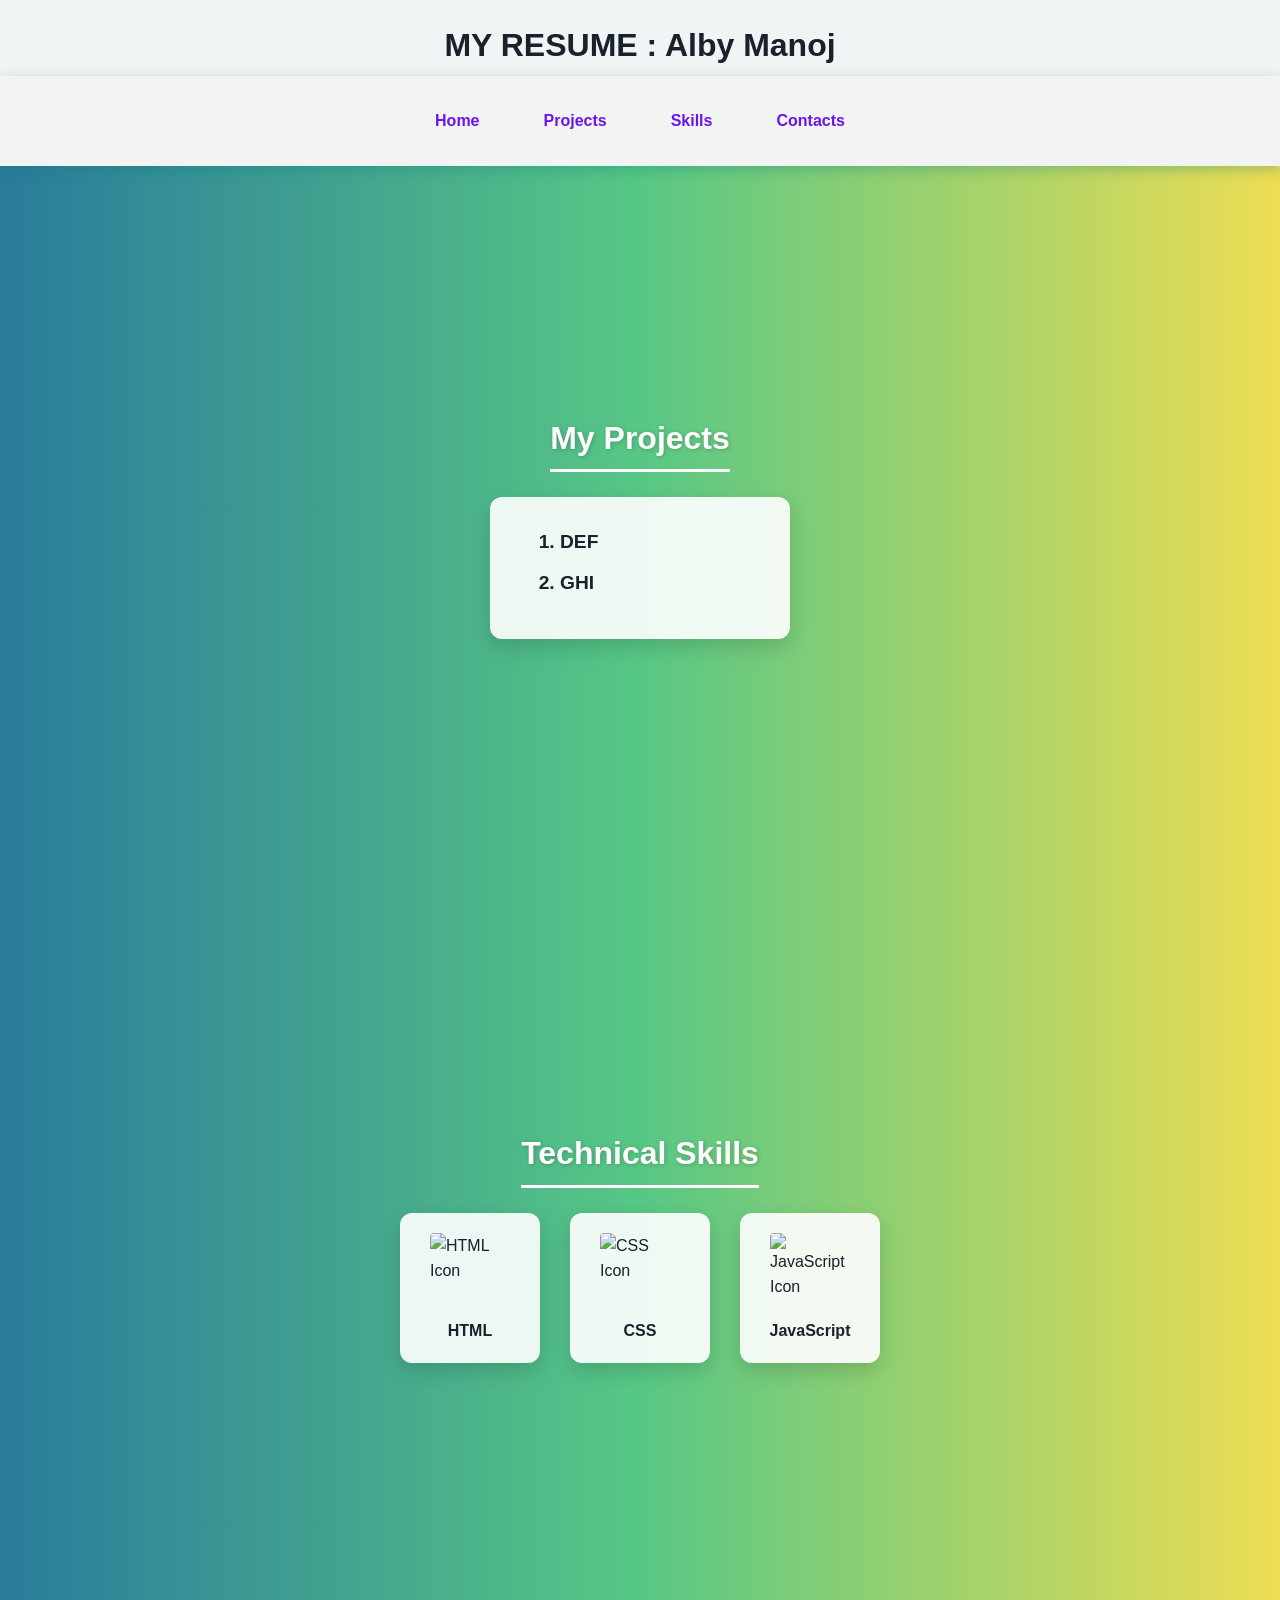
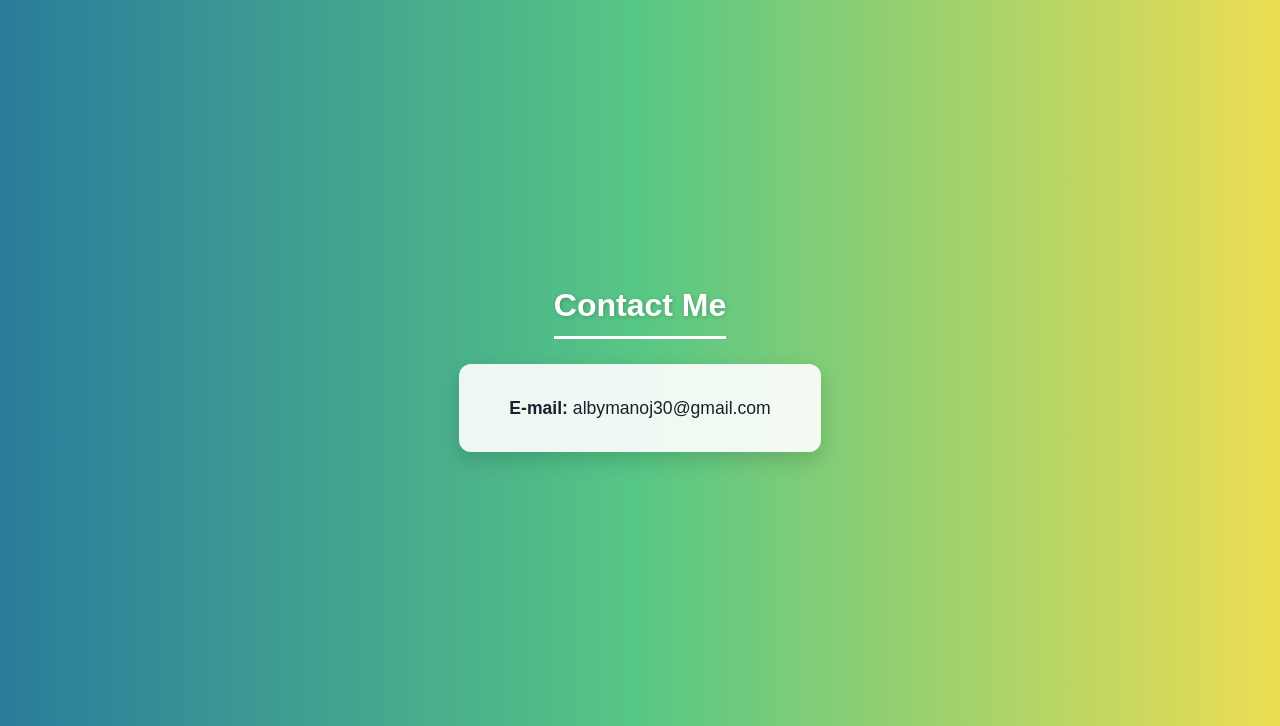
==== DAY 1/RESUME/index.html @ 6cbe2651 "Initialize project and add Day 1 folder" ====
<!DOCTYPE html>
<html lang="en">
<head>
    <meta charset="UTF-8">
    <meta name="viewport" content="width=device-width, initial-scale=1.0">
    <title>Alby Manoj | Resume</title>
    <link rel="stylesheet" href="style.css">
</head>
<body>
    
    <header>
        <h1> MY RESUME : Alby Manoj </h1>
    </header>
    
    <nav>
        <ul>
            <li><a href="#">Home</a></li>
            <li><a href="#projects">Projects</a></li>
            <li><a href="#skills">Skills</a></li>
            <li><a href="#contact">Contacts</a></li>
        </ul>
    </nav>
    
    <main>
        <!-- Fixed: Lowercase ID matching the navbar links -->
        <section id="projects">
            <h2>My Projects</h2>
            <div class="project-container">
                <ol>
                    <li>DEF</li>
                    <li>GHI</li>
                </ol>
            </div>
        </section>

        <!-- Fixed: Lowercase ID and cleaned up list formatting -->
        <section id="skills">
            <h2>Technical Skills</h2>
            <ul class="skills-list">
                <li>
                    <img src="https://pngdownload.io/wp-content/uploads/2023/12/HTML5-Logo-PNG-Symbol-for-Web-Development-Transparent-jpg.webp" alt="HTML Icon">
                    <span>HTML</span>
                </li>
                <li>
                    <img src="https://1000logos.net/wp-content/uploads/2020/09/CSS-Logo-2011.png" alt="CSS Icon">
                    <span>CSS</span>
                </li>
                <li>
                    <img src="https://encrypted-tbn0.gstatic.com/images?q=tbn:ANd9GcTl7iuikVlI5q6zhjaAzwUVXnkUSUa5kxiBHt_0tENWLQ&s=10" alt="JavaScript Icon">
                    <span>JavaScript</span>
                </li>
            </ul>
        </section>

        <section id="contact">
            <h2>Contact Me</h2>
            <div class="contact-card">
                <p><strong>E-mail:</strong> albymanoj30@gmail.com</p>
            </div>
        </section>
    </main>
   
</body>
</html>
---- DAY 1/RESUME/style.css ----
* {
    padding: 0;
    margin: 0;
    box-sizing: border-box;
}

html {
    scroll-behavior: smooth;
}

body {
    font-family: 'Segoe UI', Tahoma, Geneva, Verdana, sans-serif;
    background: #2A7B9B;
    background: linear-gradient(90deg, rgba(42, 123, 155, 1) 0%, rgba(87, 199, 133, 1) 50%, rgba(237, 221, 83, 1) 100%);
    color: #1a202c;
    line-height: 1.6;
    min-height: 100vh; /* Fixed typo from min-width */
}

/* --- Navigation Header --- */
header {
    background-color: rgb(239, 244, 244);
    text-align: center;
    padding: 20px 0 5px 0;
}

nav {
    background-color: rgb(242, 244, 244);
    padding: 1.5rem;
    box-shadow: 0 4px 12px rgba(9, 123, 123, 0.3);
    position: sticky;
    top: 0;
    z-index: 100;
}

nav ul {
    display: flex;
    gap: 2rem;
    justify-content: center;
    align-items: center;
    list-style: none;
}

nav ul li a {
    text-decoration: none;
    color: rgb(109, 19, 235);
    padding: 0.5rem 1rem;
    border-radius: 5px;
    font-weight: 600;
    transition: all 0.3s ease;
    display: inline-block;
}

nav ul li a:hover {
    background-color: rgb(109, 19, 235);
    color: rgb(252, 250, 250);
    transform: translateY(-3px); /* Tuned down slightly from -10px for smoother look */
}

/* --- Section Layouts --- */
section {
    display: flex;
    flex-direction: column;
    align-items: center;
    justify-content: center;
    min-height: 80vh; /* Keeps them separated vertically into distinct view segments */
    padding: 60px 20px;
}

section h2 {
    font-size: 2rem;
    margin-bottom: 25px;
    color: #ffffff;
    text-shadow: 1px 1px 4px rgba(0,0,0,0.2);
    border-bottom: 3px solid #ffffff;
    padding-bottom: 5px;
}

/* --- Cards Container (White backdrop for clean visibility) --- */
.project-container, .contact-card {
    background: rgba(255, 255, 255, 0.9);
    padding: 30px 50px;
    border-radius: 12px;
    box-shadow: 0 8px 20px rgba(0,0,0,0.15);
    min-width: 300px;
}

.project-container ol {
    padding-left: 20px;
    font-size: 1.2rem;
    font-weight: bold;
}

.project-container li {
    margin-bottom: 10px;
}

/* --- Skills Layout Row --- */
.skills-list {
    display: flex;
    gap: 30px;
    list-style: none;
    justify-content: center;
    flex-wrap: wrap; /* Wraps cleanly on smaller screens */
}

.skills-list li {
    background: rgba(255, 255, 255, 0.9);
    padding: 20px;
    border-radius: 12px;
    display: flex;
    flex-direction: column;
    align-items: center;
    box-shadow: 0 8px 20px rgba(0,0,0,0.15);
    transition: transform 0.2s;
    width: 140px;
}

.skills-list li:hover {
    transform: scale(1.05);
}

.skills-list span {
    font-weight: bold;
    font-size: 1rem;
    margin-top: 5px;
}

/* --- Image Controls --- */
img {
    width: 80px;         
    height: 80px;        
    object-fit: contain; 
    border-radius: 4px;  
}

.contact-card p {
    font-size: 1.1rem;
}
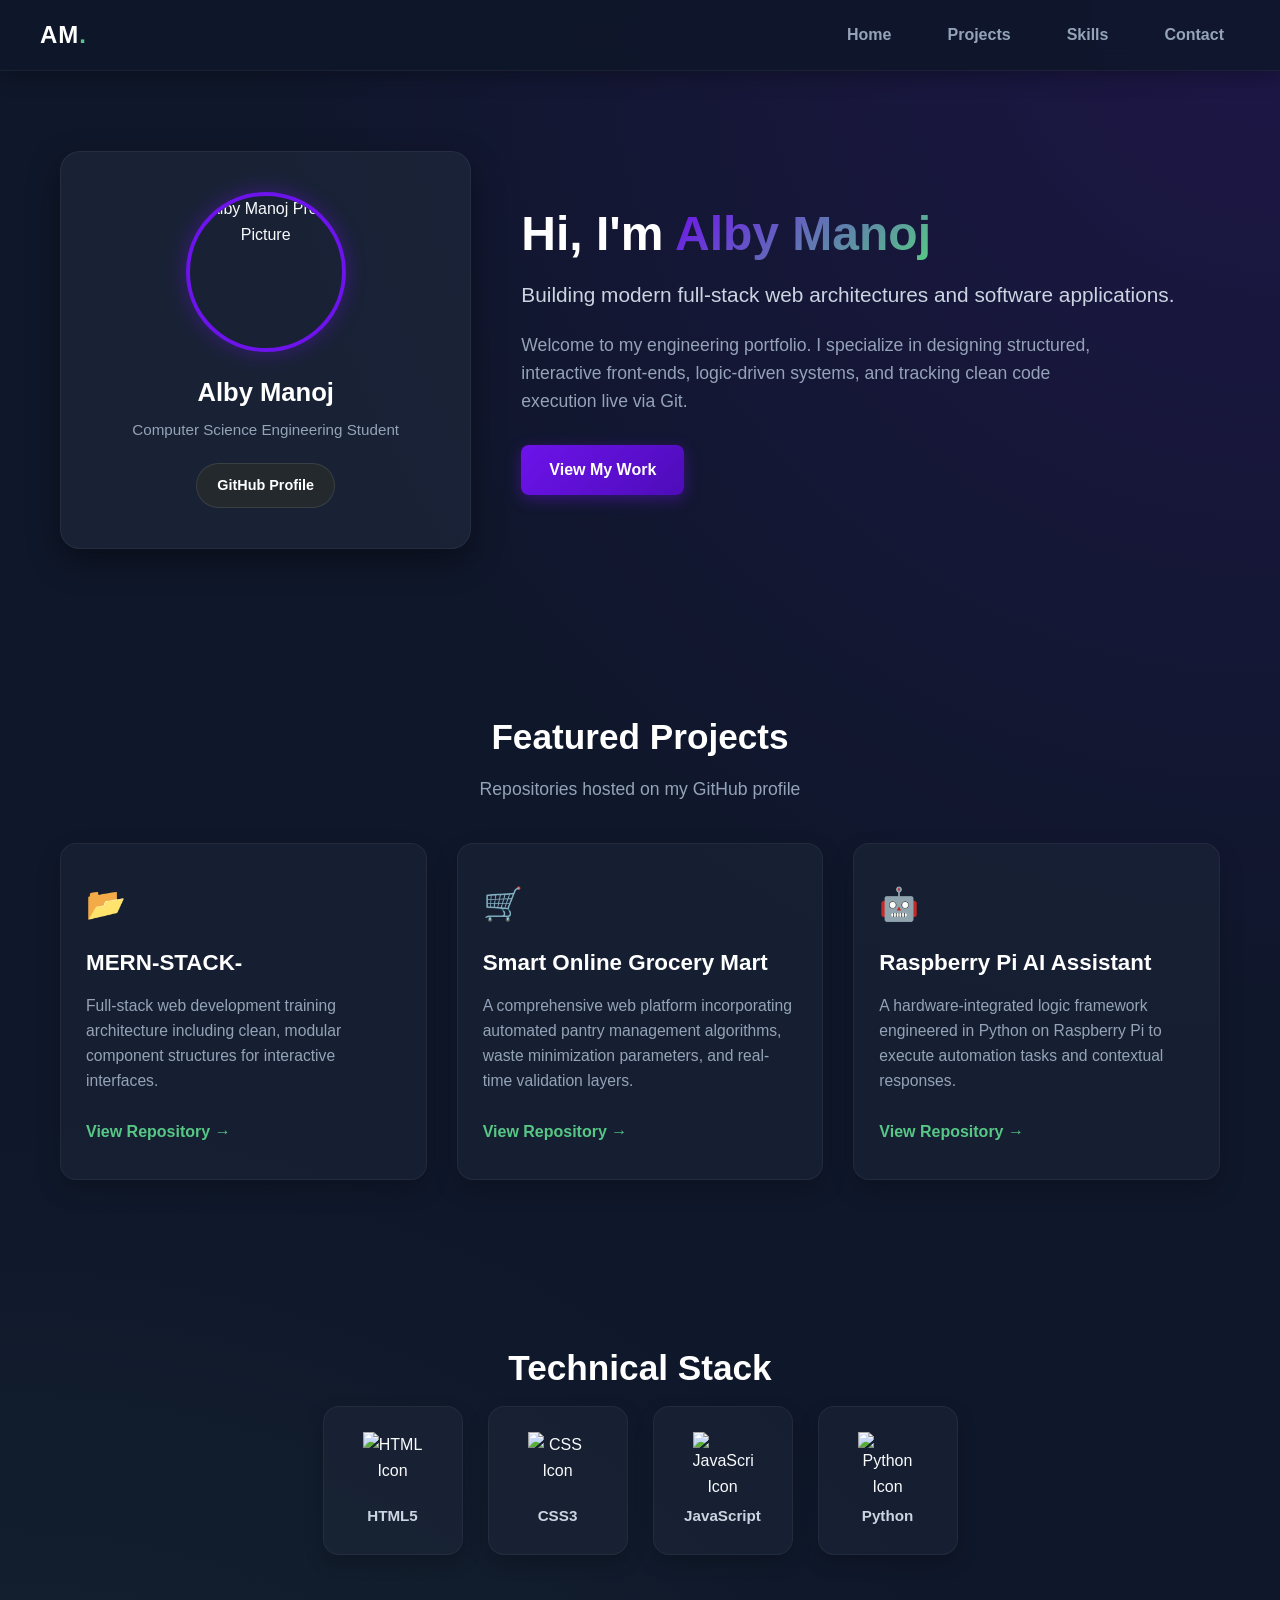
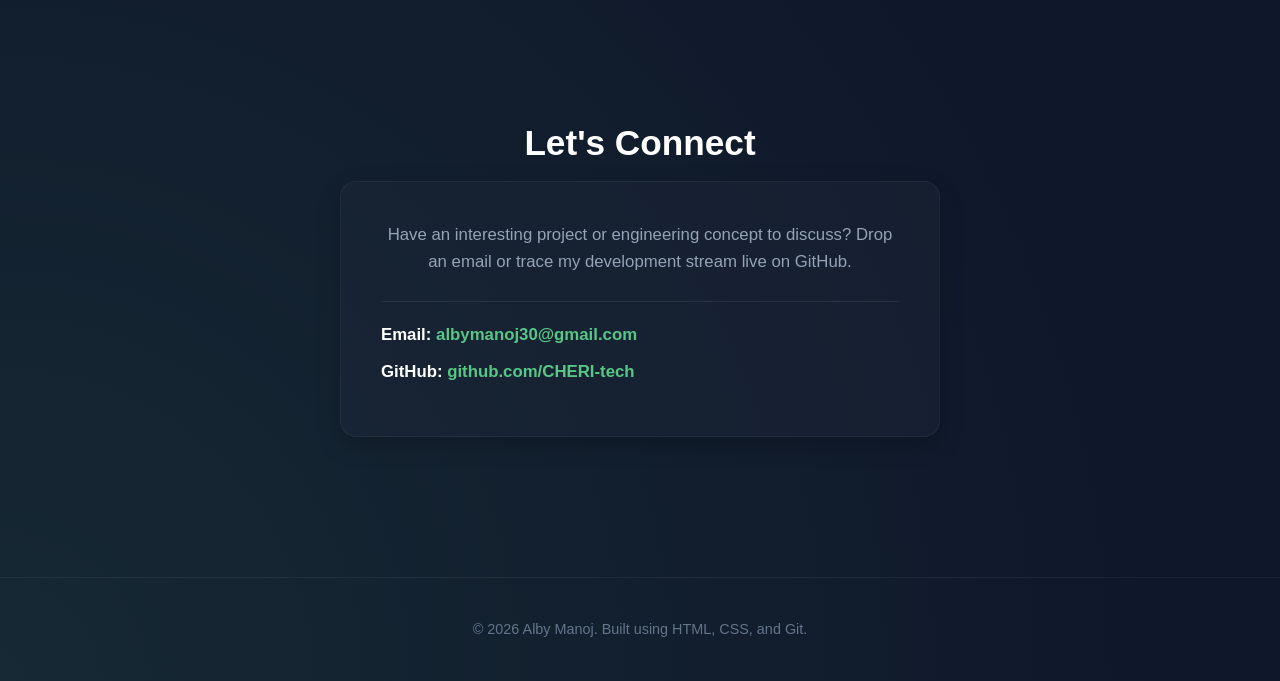
==== commit b44170b6: "Update portfolio layout, add skills, and fix navigation logo" ====
--- a/DAY 1/RESUME/index.html
+++ b/DAY 1/RESUME/index.html
@@ -3,62 +3,115 @@
 <head>
     <meta charset="UTF-8">
     <meta name="viewport" content="width=device-width, initial-scale=1.0">
-    <title>Alby Manoj | Resume</title>
+    <title>Alby Manoj | Portfolio</title>
     <link rel="stylesheet" href="style.css">
 </head>
 <body>
     
-    <header>
-        <h1> MY RESUME : Alby Manoj </h1>
+    <!-- Navigation Bar -->
+    <nav>
+        <div class="nav-container">
+            <div class="logo">AM<span>.</span></div>
+            <ul>
+                <li><a href="#">Home</a></li>
+                <li><a href="#projects">Projects</a></li>
+                <li><a href="#skills">Skills</a></li>
+                <li><a href="#contact">Contact</a></li>
+            </ul>
+        </div>
+    </nav>
+    
+    <!-- Creative Hero Profile Section -->
+    <header class="hero">
+        <div class="hero-container">
+            <div class="profile-card">
+                <!-- Dynamically fetches your actual profile picture from GitHub -->
+                <img src="https://github.com/CHERI-tech.png" alt="Alby Manoj Profile Picture" class="profile-img">
+                <h2>Alby Manoj</h2>
+                <p>Computer Science Engineering Student</p>
+                <div class="social-links">
+                    <a href="https://github.com/CHERI-tech" target="_blank" class="github-badge">GitHub Profile</a>
+                </div>
+            </div>
+            <div class="hero-text">
+                <h1>Hi, I'm <span class="highlight">Alby Manoj</span></h1>
+                <p class="tagline">Building modern full-stack web architectures and software applications.</p>
+                <p class="bio">Welcome to my engineering portfolio. I specialize in designing structured, interactive front-ends, logic-driven systems, and tracking clean code execution live via Git.</p>
+                <a href="#projects" class="cta-btn">View My Work</a>
+            </div>
+        </div>
     </header>
     
-    <nav>
-        <ul>
-            <li><a href="#">Home</a></li>
-            <li><a href="#projects">Projects</a></li>
-            <li><a href="#skills">Skills</a></li>
-            <li><a href="#contact">Contacts</a></li>
-        </ul>
-    </nav>
-    
     <main>
-        <!-- Fixed: Lowercase ID matching the navbar links -->
+        <!-- Projects Section (Sourced from GitHub) -->
         <section id="projects">
-            <h2>My Projects</h2>
-            <div class="project-container">
-                <ol>
-                    <li>DEF</li>
-                    <li>GHI</li>
-                </ol>
+            <h2>Featured Projects</h2>
+            <p class="section-subtitle">Repositories hosted on my GitHub profile</p>
+            <div class="project-grid">
+                
+                <div class="project-card">
+                    <div class="project-icon">📂</div>
+                    <h3>MERN-STACK-</h3>
+                    <p>Full-stack web development training architecture including clean, modular component structures for interactive interfaces.</p>
+                    <a href="https://github.com/CHERI-tech/MERN-STACK-" target="_blank" class="repo-link">View Repository →</a>
+                </div>
+
+                <div class="project-card">
+                    <div class="project-icon">🛒</div>
+                    <h3>Smart Online Grocery Mart</h3>
+                    <p>A comprehensive web platform incorporating automated pantry management algorithms, waste minimization parameters, and real-time validation layers.</p>
+                    <a href="https://github.com/CHERI-tech" target="_blank" class="repo-link">View Repository →</a>
+                </div>
+
+                <div class="project-card">
+                    <div class="project-icon">🤖</div>
+                    <h3>Raspberry Pi AI Assistant</h3>
+                    <p>A hardware-integrated logic framework engineered in Python on Raspberry Pi to execute automation tasks and contextual responses.</p>
+                    <a href="https://github.com/CHERI-tech" target="_blank" class="repo-link">View Repository →</a>
+                </div>
+
             </div>
         </section>
 
-        <!-- Fixed: Lowercase ID and cleaned up list formatting -->
+        <!-- Technical Skills Section -->
         <section id="skills">
-            <h2>Technical Skills</h2>
+            <h2>Technical Stack</h2>
             <ul class="skills-list">
                 <li>
                     <img src="https://pngdownload.io/wp-content/uploads/2023/12/HTML5-Logo-PNG-Symbol-for-Web-Development-Transparent-jpg.webp" alt="HTML Icon">
-                    <span>HTML</span>
+                    <span>HTML5</span>
                 </li>
                 <li>
                     <img src="https://1000logos.net/wp-content/uploads/2020/09/CSS-Logo-2011.png" alt="CSS Icon">
-                    <span>CSS</span>
+                    <span>CSS3</span>
                 </li>
                 <li>
                     <img src="https://encrypted-tbn0.gstatic.com/images?q=tbn:ANd9GcTl7iuikVlI5q6zhjaAzwUVXnkUSUa5kxiBHt_0tENWLQ&s=10" alt="JavaScript Icon">
                     <span>JavaScript</span>
                 </li>
+                <li>
+                    <img src="https://upload.wikimedia.org/wikipedia/commons/c/c3/Python-logo-notext.svg" alt="Python Icon">
+                    <span>Python</span>
+                </li>
             </ul>
         </section>
 
+        <!-- Contact Section -->
         <section id="contact">
-            <h2>Contact Me</h2>
+            <h2>Let's Connect</h2>
             <div class="contact-card">
-                <p><strong>E-mail:</strong> albymanoj30@gmail.com</p>
+                <p>Have an interesting project or engineering concept to discuss? Drop an email or trace my development stream live on GitHub.</p>
+                <div class="contact-details">
+                    <p><strong>Email:</strong> <a href="mailto:albymanoj30@gmail.com">albymanoj30@gmail.com</a></p>
+                    <p><strong>GitHub:</strong> <a href="https://github.com/CHERI-tech" target="_blank">github.com/CHERI-tech</a></p>
+                </div>
             </div>
         </section>
     </main>
+
+    <footer>
+        <p>&copy; 2026 Alby Manoj. Built using HTML, CSS, and Git.</p>
+    </footer>
    
 </body>
 </html>
--- a/DAY 1/RESUME/style.css
+++ b/DAY 1/RESUME/style.css
@@ -1,3 +1,4 @@
+/* --- Global Reset & Core Styling --- */
 * {
     padding: 0;
     margin: 0;
@@ -10,130 +11,339 @@
 
 body {
     font-family: 'Segoe UI', Tahoma, Geneva, Verdana, sans-serif;
-    background: #2A7B9B;
-    background: linear-gradient(90deg, rgba(42, 123, 155, 1) 0%, rgba(87, 199, 133, 1) 50%, rgba(237, 221, 83, 1) 100%);
-    color: #1a202c;
+    background-color: #0f172a;
+    background-image: radial-gradient(circle at top right, rgba(109, 19, 235, 0.15), transparent 40%),
+                      radial-gradient(circle at bottom left, rgba(87, 199, 133, 0.1), transparent 45%);
+    color: #f8fafc;
     line-height: 1.6;
-    min-height: 100vh; /* Fixed typo from min-width */
+    min-height: 100vh;
 }
 
 /* --- Navigation Header --- */
-header {
-    background-color: rgb(239, 244, 244);
-    text-align: center;
-    padding: 20px 0 5px 0;
-}
-
 nav {
-    background-color: rgb(242, 244, 244);
-    padding: 1.5rem;
-    box-shadow: 0 4px 12px rgba(9, 123, 123, 0.3);
+    background-color: rgba(15, 23, 42, 0.85);
+    backdrop-filter: blur(12px);
+    padding: 1rem 2rem;
+    box-shadow: 0 4px 20px rgba(0, 0, 0, 0.3);
     position: sticky;
     top: 0;
     z-index: 100;
+    border-bottom: 1px solid rgba(255, 255, 255, 0.05);
+}
+
+.nav-container {
+    max-width: 1200px;
+    margin: 0 auto;
+    display: flex;
+    justify-content: space-between;
+    align-items: center;
+}
+
+.nav-container .logo {
+    font-size: 1.5rem;
+    font-weight: 800;
+    letter-spacing: 1px;
+    color: #ffffff;
+}
+
+.nav-container .logo span {
+    color: #57c785;
 }
 
 nav ul {
     display: flex;
-    gap: 2rem;
-    justify-content: center;
+    gap: 1.5rem;
+    list-style: none;
+}
+
+nav ul li a {
+    text-decoration: none;
+    color: #94a3b8;
+    padding: 0.5rem 1rem;
+    border-radius: 6px;
+    font-weight: 600;
+    transition: all 0.3s ease;
+}
+
+nav ul li a:hover {
+    color: #ffffff;
+    background-color: rgba(109, 19, 235, 0.2);
+}
+
+/* --- Hero Section with Profile Aside --- */
+.hero {
+    max-width: 1200px;
+    margin: 0 auto;
+    padding: 80px 20px;
+}
+
+.hero-container {
+    display: flex;
+    gap: 50px;
     align-items: center;
-    list-style: none;
-}
-
-nav ul li a {
-    text-decoration: none;
-    color: rgb(109, 19, 235);
-    padding: 0.5rem 1rem;
-    border-radius: 5px;
-    font-weight: 600;
-    transition: all 0.3s ease;
-    display: inline-block;
-}
-
-nav ul li a:hover {
-    background-color: rgb(109, 19, 235);
-    color: rgb(252, 250, 250);
-    transform: translateY(-3px); /* Tuned down slightly from -10px for smoother look */
-}
-
-/* --- Section Layouts --- */
-section {
+    flex-wrap: wrap;
+}
+
+.profile-card {
+    background: rgba(30, 41, 59, 0.7);
+    border: 1px solid rgba(255, 255, 255, 0.05);
+    padding: 40px 30px;
+    border-radius: 20px;
+    box-shadow: 0 12px 32px rgba(0, 0, 0, 0.4);
+    text-align: center;
+    flex: 1;
+    min-width: 280px;
     display: flex;
     flex-direction: column;
     align-items: center;
-    justify-content: center;
-    min-height: 80vh; /* Keeps them separated vertically into distinct view segments */
-    padding: 60px 20px;
+}
+
+.profile-img {
+    width: 160px;
+    height: 160px;
+    border-radius: 50%;
+    object-fit: cover;
+    border: 4px solid #6d13eb;
+    box-shadow: 0 0 20px rgba(109, 19, 235, 0.4);
+    margin-bottom: 20px;
+}
+
+.profile-card h2 {
+    font-size: 1.6rem;
+    color: #ffffff;
+    margin-bottom: 5px;
+}
+
+.profile-card p {
+    color: #94a3b8;
+    font-size: 0.95rem;
+    margin-bottom: 20px;
+}
+
+.github-badge {
+    display: inline-block;
+    background-color: #24292e;
+    color: #ffffff;
+    padding: 10px 20px;
+    border-radius: 30px;
+    text-decoration: none;
+    font-weight: 600;
+    font-size: 0.9rem;
+    border: 1px solid rgba(255, 255, 255, 0.1);
+    transition: background 0.3s, transform 0.2s;
+}
+
+.github-badge:hover {
+    background-color: #2f363d;
+    transform: translateY(-2px);
+}
+
+.hero-text {
+    flex: 2;
+    min-width: 320px;
+}
+
+.hero-text h1 {
+    font-size: 3rem;
+    line-height: 1.2;
+    margin-bottom: 15px;
+    color: #ffffff;
+}
+
+.hero-text .highlight {
+    background: linear-gradient(135deg, #6d13eb, #57c785);
+    -webkit-background-clip: text;
+    -webkit-text-fill-color: transparent;
+}
+
+.hero-text .tagline {
+    font-size: 1.3rem;
+    color: #cbd5e1;
+    margin-bottom: 20px;
+    font-weight: 500;
+}
+
+.hero-text .bio {
+    color: #94a3b8;
+    font-size: 1.1rem;
+    margin-bottom: 30px;
+    max-width: 600px;
+}
+
+.cta-btn {
+    display: inline-block;
+    background: linear-gradient(135deg, #6d13eb, #4d0cb8);
+    color: #ffffff;
+    padding: 12px 28px;
+    border-radius: 8px;
+    text-decoration: none;
+    font-weight: 600;
+    box-shadow: 0 4px 15px rgba(109, 19, 235, 0.4);
+    transition: transform 0.2s, box-shadow 0.2s;
+}
+
+.cta-btn:hover {
+    transform: translateY(-2px);
+    box-shadow: 0 6px 20px rgba(109, 19, 235, 0.6);
+}
+
+/* --- Global Section Settings --- */
+section {
+    max-width: 1200px;
+    margin: 0 auto;
+    padding: 80px 20px;
+    text-align: center;
 }
 
 section h2 {
+    font-size: 2.2rem;
+    margin-bottom: 10px;
+    color: #ffffff;
+}
+
+.section-subtitle {
+    color: #94a3b8;
+    margin-bottom: 40px;
+    font-size: 1.1rem;
+}
+
+/* --- Creative Project Cards Grid --- */
+.project-grid {
+    display: grid;
+    grid-template-columns: repeat(auto-fit, minmax(300px, 1fr));
+    gap: 30px;
+}
+
+.project-card {
+    background: rgba(30, 41, 59, 0.5);
+    border: 1px solid rgba(255, 255, 255, 0.05);
+    border-radius: 16px;
+    padding: 35px 25px;
+    text-align: left;
+    box-shadow: 0 10px 25px rgba(0, 0, 0, 0.2);
+    transition: transform 0.3s, border-color 0.3s;
+    display: flex;
+    flex-direction: column;
+}
+
+.project-card:hover {
+    transform: translateY(-5px);
+    border-color: rgba(109, 19, 235, 0.4);
+}
+
+.project-icon {
     font-size: 2rem;
+    margin-bottom: 15px;
+}
+
+.project-card h3 {
+    font-size: 1.4rem;
+    color: #ffffff;
+    margin-bottom: 12px;
+}
+
+.project-card p {
+    color: #94a3b8;
+    font-size: 0.98rem;
     margin-bottom: 25px;
-    color: #ffffff;
-    text-shadow: 1px 1px 4px rgba(0,0,0,0.2);
-    border-bottom: 3px solid #ffffff;
-    padding-bottom: 5px;
-}
-
-/* --- Cards Container (White backdrop for clean visibility) --- */
-.project-container, .contact-card {
-    background: rgba(255, 255, 255, 0.9);
-    padding: 30px 50px;
-    border-radius: 12px;
-    box-shadow: 0 8px 20px rgba(0,0,0,0.15);
-    min-width: 300px;
-}
-
-.project-container ol {
-    padding-left: 20px;
-    font-size: 1.2rem;
-    font-weight: bold;
-}
-
-.project-container li {
-    margin-bottom: 10px;
+    flex-grow: 1;
+}
+
+.repo-link {
+    color: #57c785;
+    text-decoration: none;
+    font-weight: 600;
+    transition: color 0.2s;
+}
+
+.repo-link:hover {
+    color: #3cb06c;
 }
 
 /* --- Skills Layout Row --- */
 .skills-list {
     display: flex;
-    gap: 30px;
+    gap: 25px;
     list-style: none;
     justify-content: center;
-    flex-wrap: wrap; /* Wraps cleanly on smaller screens */
+    flex-wrap: wrap;
 }
 
 .skills-list li {
-    background: rgba(255, 255, 255, 0.9);
-    padding: 20px;
-    border-radius: 12px;
+    background: rgba(30, 41, 59, 0.5);
+    border: 1px solid rgba(255, 255, 255, 0.05);
+    padding: 25px;
+    border-radius: 16px;
     display: flex;
     flex-direction: column;
     align-items: center;
-    box-shadow: 0 8px 20px rgba(0,0,0,0.15);
-    transition: transform 0.2s;
+    box-shadow: 0 8px 20px rgba(0, 0, 0, 0.2);
+    transition: transform 0.2s, border-color 0.2s;
     width: 140px;
 }
 
 .skills-list li:hover {
     transform: scale(1.05);
+    border-color: rgba(87, 199, 133, 0.4);
+}
+
+.skills-list img {
+    width: 60px;
+    height: 60px;
+    object-fit: contain;
+    margin-bottom: 12px;
 }
 
 .skills-list span {
-    font-weight: bold;
-    font-size: 1rem;
-    margin-top: 5px;
-}
-
-/* --- Image Controls --- */
-img {
-    width: 80px;         
-    height: 80px;        
-    object-fit: contain; 
-    border-radius: 4px;  
+    font-weight: 600;
+    font-size: 0.95rem;
+    color: #cbd5e1;
+}
+
+/* --- Contact Area --- */
+.contact-card {
+    background: rgba(30, 41, 59, 0.4);
+    border: 1px solid rgba(255, 255, 255, 0.05);
+    padding: 40px;
+    border-radius: 16px;
+    max-width: 600px;
+    margin: 0 auto;
+    box-shadow: 0 8px 24px rgba(0, 0, 0, 0.2);
 }
 
 .contact-card p {
-    font-size: 1.1rem;
+    color: #94a3b8;
+    margin-bottom: 25px;
+    font-size: 1.05rem;
+}
+
+.contact-details {
+    border-top: 1px solid rgba(255, 255, 255, 0.08);
+    padding-top: 20px;
+    text-align: left;
+}
+
+.contact-details p {
+    margin-bottom: 10px;
+    color: #ffffff;
+}
+
+.contact-details a {
+    color: #57c785;
+    text-decoration: none;
+    font-weight: 600;
+}
+
+.contact-details a:hover {
+    text-decoration: underline;
+}
+
+/* --- Footer --- */
+footer {
+    text-align: center;
+    padding: 40px 20px;
+    color: #64748b;
+    font-size: 0.9rem;
+    border-top: 1px solid rgba(255, 255, 255, 0.05);
+    margin-top: 60px;
 }
